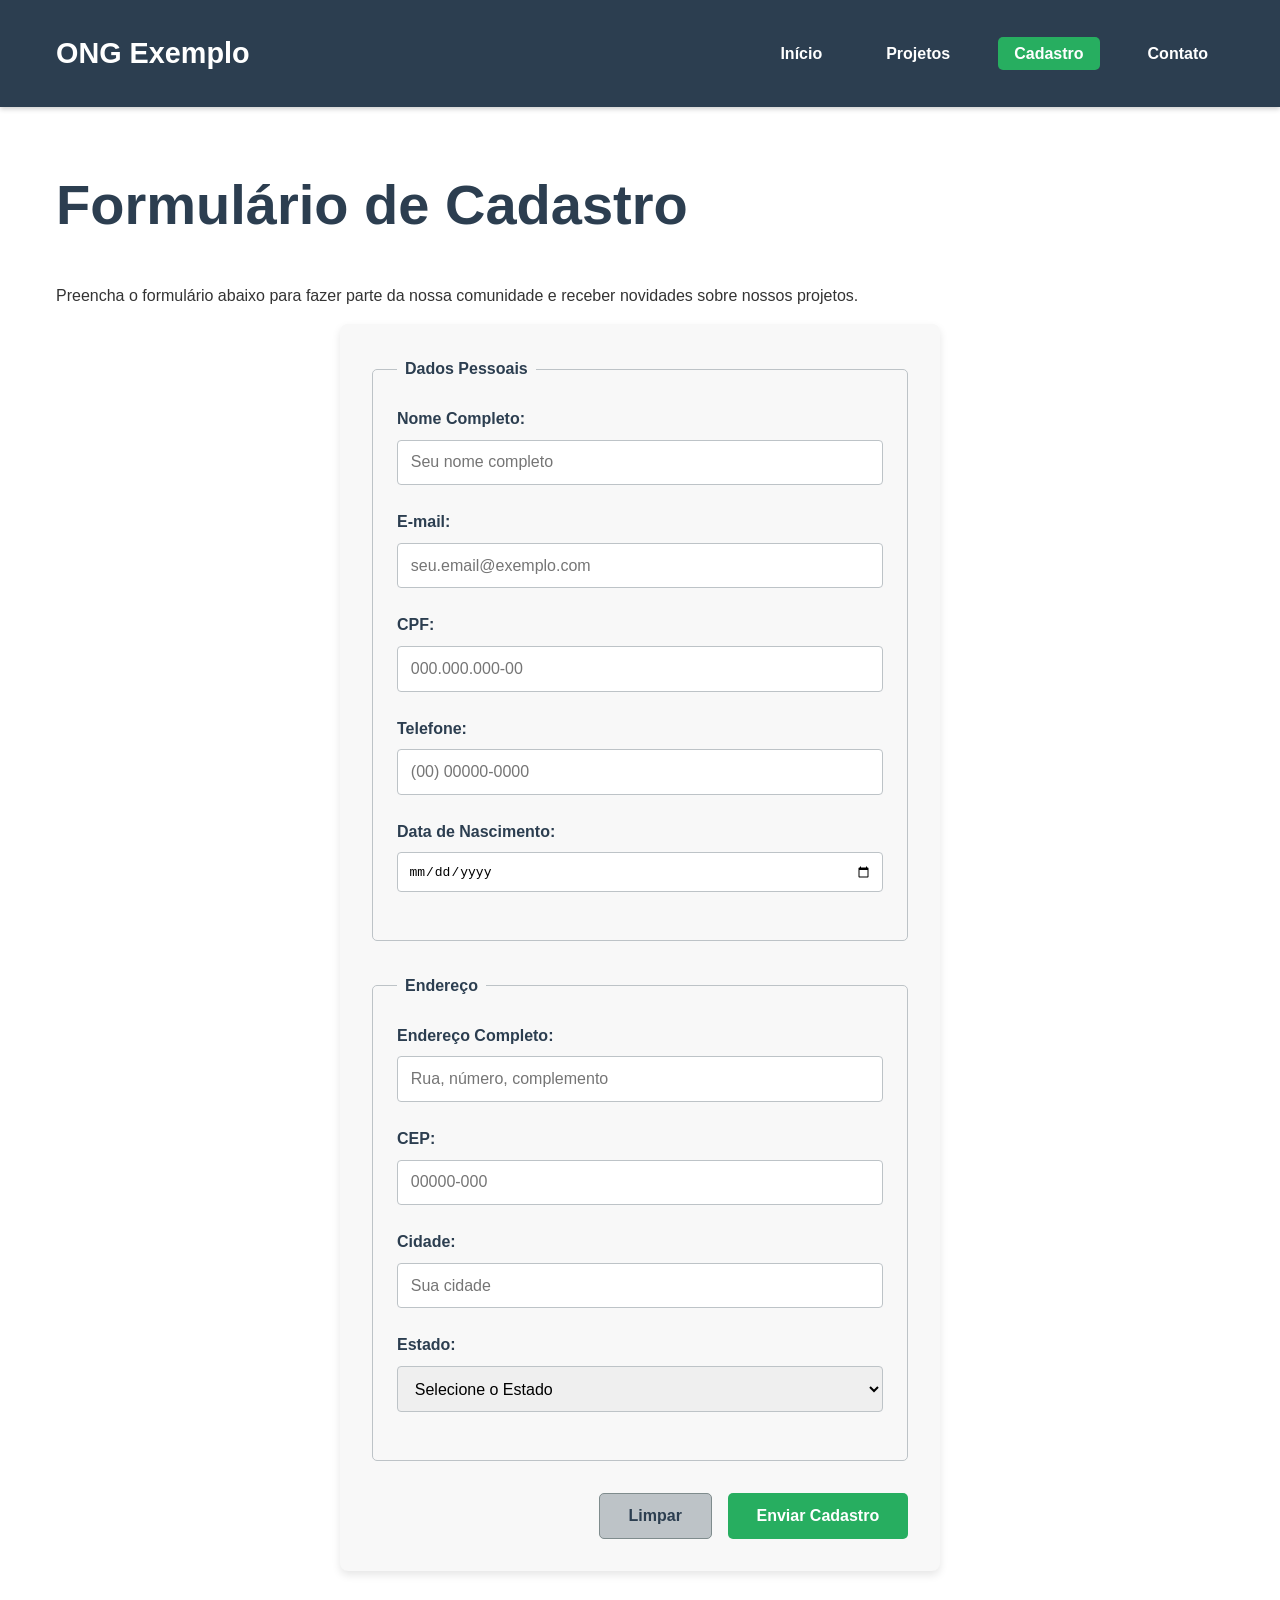
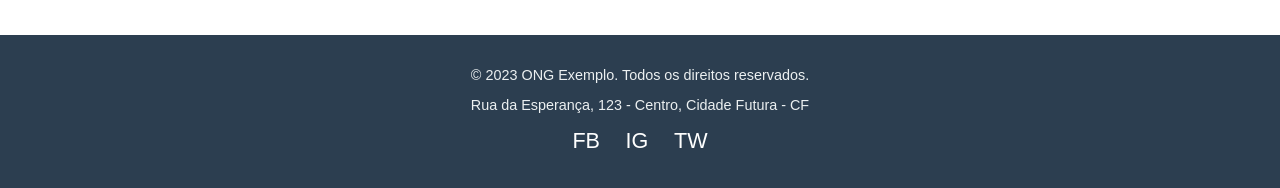
==== cadastro.html @ acfe9012 "Projeto" ====
<!DOCTYPE html>
<html lang="pt-BR">
  <head>
    <meta charset="UTF-8" />
    <meta name="viewport" content="width=device-width, initial-scale=1.0" />
    <meta
      name="description"
      content="Cadastre-se na ONG Exemplo para ser voluntário, fazer doações ou receber nossas notícias. Seus dados estão seguros conosco."
    />
    <meta
      name="keywords"
      content="cadastro, voluntário, doador, formulário, contato, ONG, organização"
    />
    <meta name="author" content="ONG Exemplo" />
    <title>Cadastro - ONG Exemplo</title>
    <link rel="stylesheet" href="style.css" />
  </head>
  <body>
    <header>
      <div class="container">
        <a href="index.html" class="logo">ONG Exemplo</a>
        <nav>
          <ul>
            <li><a href="index.html">Início</a></li>
            <li><a href="projetos.html">Projetos</a></li>
            <li><a href="cadastro.html" class="active">Cadastro</a></li>
            <li><a href="index.html#contact">Contato</a></li>
          </ul>
        </nav>
      </div>
    </header>

    <main>
      <section class="registration-form">
        <div class="container">
          <h1>Formulário de Cadastro</h1>
          <p>
            Preencha o formulário abaixo para fazer parte da nossa comunidade e
            receber novidades sobre nossos projetos.
          </p>

          <form action="#" method="POST">
            <fieldset>
              <legend>Dados Pessoais</legend>
              <div class="form-group">
                <label for="name">Nome Completo:</label>
                <input
                  type="text"
                  id="name"
                  name="name"
                  placeholder="Seu nome completo"
                  required
                  aria-label="Nome Completo"
                />
              </div>
              <div class="form-group">
                <label for="email">E-mail:</label>
                <input
                  type="email"
                  id="email"
                  name="email"
                  placeholder="seu.email@exemplo.com"
                  required
                  aria-label="E-mail"
                />
              </div>
              <div class="form-group">
                <label for="cpf">CPF:</label>
                <input
                  type="text"
                  id="cpf"
                  name="cpf"
                  placeholder="000.000.000-00"
                  pattern="\d{3}\.\d{3}\.\d{3}-\d{2}"
                  title="Formato: 000.000.000-00"
                  required
                  aria-label="CPF"
                />
              </div>
              <div class="form-group">
                <label for="phone">Telefone:</label>
                <input
                  type="tel"
                  id="phone"
                  name="phone"
                  placeholder="(00) 00000-0000"
                  pattern="\(\d{2}\) \d{4,5}-\d{4}"
                  title="Formato: (00) 00000-0000 ou (00) 0000-0000"
                  required
                  aria-label="Telefone"
                />
              </div>
              <div class="form-group">
                <label for="dob">Data de Nascimento:</label>
                <input
                  type="date"
                  id="dob"
                  name="dob"
                  required
                  aria-label="Data de Nascimento"
                />
              </div>
            </fieldset>

            <fieldset>
              <legend>Endereço</legend>
              <div class="form-group">
                <label for="address">Endereço Completo:</label>
                <input
                  type="text"
                  id="address"
                  name="address"
                  placeholder="Rua, número, complemento"
                  required
                  aria-label="Endereço Completo"
                />
              </div>
              <div class="form-group">
                <label for="cep">CEP:</label>
                <input
                  type="text"
                  id="cep"
                  name="cep"
                  placeholder="00000-000"
                  pattern="\d{5}-\d{3}"
                  title="Formato: 00000-000"
                  required
                  aria-label="CEP"
                />
              </div>
              <div class="form-group">
                <label for="city">Cidade:</label>
                <input
                  type="text"
                  id="city"
                  name="city"
                  placeholder="Sua cidade"
                  required
                  aria-label="Cidade"
                />
              </div>
              <div class="form-group">
                <label for="state">Estado:</label>
                <select id="state" name="state" required aria-label="Estado">
                  <option value="">Selecione o Estado</option>
                  <option value="AC">Acre</option>
                  <option value="AL">Alagoas</option>
                  <option value="AP">Amapá</option>
                  <option value="AM">Amazonas</option>
                  <option value="BA">Bahia</option>
                  <option value="CE">Ceará</option>
                  <option value="DF">Distrito Federal</option>
                  <option value="ES">Espírito Santo</option>
                  <option value="GO">Goiás</option>
                  <option value="MA">Maranhão</option>
                  <option value="MT">Mato Grosso</option>
                  <option value="MS">Mato Grosso do Sul</option>
                  <option value="MG">Minas Gerais</option>
                  <option value="PA">Pará</option>
                  <option value="PB">Paraíba</option>
                  <option value="PR">Paraná</option>
                  <option value="PE">Pernambuco</option>
                  <option value="PI">Piauí</option>
                  <option value="RJ">Rio de Janeiro</option>
                  <option value="RN">Rio Grande do Norte</option>
                  <option value="RS">Rio Grande do Sul</option>
                  <option value="RO">Rondônia</option>
                  <option value="RR">Roraima</option>
                  <option value="SC">Santa Catarina</option>
                  <option value="SP">São Paulo</option>
                  <option value="SE">Sergipe</option>
                  <option value="TO">Tocantins</option>
                </select>
              </div>
            </fieldset>

            <div class="form-actions">
              <button type="reset" class="btn">Limpar</button>
              <button type="submit" class="btn">Enviar Cadastro</button>
            </div>
          </form>
        </div>
      </section>
    </main>

    <footer>
      <div class="container">
        <p>&copy; 2023 ONG Exemplo. Todos os direitos reservados.</p>
        <p>Rua da Esperança, 123 - Centro, Cidade Futura - CF</p>
        <div class="social-links">
          <a href="#" aria-label="Facebook"
            ><span class="icon-facebook">FB</span></a
          >
          <a href="#" aria-label="Instagram"
            ><span class="icon-instagram">IG</span></a
          >
          <a href="#" aria-label="Twitter"
            ><span class="icon-twitter">TW</span></a
          >
        </div>
      </div>
    </footer>

    <script src="script.js"></script>
  </body>
</html>
---- style.css ----
/* style.css */

/* Variáveis de Cores */
:root {
  --primary-color: #2c3e50; /* Azul Escuro */
  --secondary-color: #27ae60; /* Verde Esmeralda */
  --text-color: #333;
  --light-bg: #f8f8f8;
  --dark-bg: #eee;
  --white: #ffffff;
  --gray-light: #ecf0f1;
  --gray-medium: #bdc3c7;
  --gray-dark: #7f8c8d;
}

/* Reset Básico */
* {
  margin: 0;
  padding: 0;
  box-sizing: border-box;
}

html {
  scroll-behavior: smooth;
}

body {
  font-family: "Arial", sans-serif;
  line-height: 1.6;
  color: var(--text-color);
  background-color: var(--light-bg);
}

/* Tipografia */
h1,
h2,
h3,
h4,
h5,
h6 {
  color: var(--primary-color);
  margin-bottom: 0.8em;
  line-height: 1.2;
}

h1 {
  font-size: 2.5em;
}
h2 {
  font-size: 2em;
}
h3 {
  font-size: 1.5em;
}

p {
  margin-bottom: 1em;
}

a {
  color: var(--secondary-color);
  text-decoration: none;
  transition: color 0.3s ease;
}

a:hover {
  color: var(--primary-color);
}

ul {
  list-style: none;
}

/* Layout Geral */
.container {
  max-width: 1200px;
  margin: 0 auto;
  padding: 0 1em;
}

section {
  padding: 4em 0;
}

/* Header */
header {
  background-color: var(--primary-color);
  color: var(--white);
  padding: 1em 0;
  position: sticky;
  top: 0;
  z-index: 1000;
  box-shadow: 0 2px 5px rgba(0, 0, 0, 0.2);
}

header .container {
  display: flex;
  justify-content: space-between;
  align-items: center;
  flex-wrap: wrap; /* Permite quebrar linha em mobile */
}

header .logo {
  font-size: 1.8em;
  font-weight: bold;
  color: var(--white);
  padding: 0.5em 0;
}

/* Navegação */
nav ul {
  display: flex;
  gap: 1.5em;
}

nav ul li a {
  color: var(--white);
  font-weight: bold;
  padding: 0.5em 1em;
  border-radius: 5px;
  transition: background-color 0.3s ease;
}

nav ul li a:hover,
nav ul li a.active {
  background-color: var(--secondary-color);
}

/* Botões */
.btn {
  display: inline-block;
  background-color: var(--secondary-color);
  color: var(--white);
  padding: 0.8em 1.5em;
  border-radius: 5px;
  font-weight: bold;
  text-align: center;
  border: none;
  cursor: pointer;
  transition: background-color 0.3s ease;
}

.btn:hover {
  background-color: #219653; /* Um tom mais escuro de verde */
}

.btn-primary {
  background-color: var(--primary-color);
}

.btn-primary:hover {
  background-color: #22303e;
}

/* Hero Section */
.hero {
  background: linear-gradient(rgba(44, 62, 80, 0.7), rgba(44, 62, 80, 0.7)),
    url("hero-banner.jpg") no-repeat center center/cover;
  color: var(--white);
  text-align: center;
  padding: 6em 0;
  min-height: 60vh;
  display: flex;
  align-items: center;
  justify-content: center;
}

.hero h1 {
  color: var(--white);
  font-size: 3em;
  margin-bottom: 0.5em;
}

.hero p {
  font-size: 1.2em;
  max-width: 800px;
  margin: 0 auto 1.5em;
}

/* Sobre a Organização */
.about-section {
  background-color: var(--white);
  padding: 4em 0;
  display: flex;
  flex-direction: column;
  align-items: center;
  text-align: center;
}

.about-section img {
  max-width: 100%;
  height: auto;
  margin-top: 2em;
  border-radius: 8px;
  box-shadow: 0 4px 8px rgba(0, 0, 0, 0.1);
}

/* Seções de Impacto e Equipe */
.impact-section,
.team-section {
  background-color: var(--light-bg);
  text-align: center;
}

.impact-grid {
  display: grid;
  grid-template-columns: repeat(auto-fit, minmax(200px, 1fr));
  gap: 2em;
  margin-top: 2em;
}

.impact-item {
  background-color: var(--white);
  padding: 2em;
  border-radius: 8px;
  box-shadow: 0 4px 8px rgba(0, 0, 0, 0.1);
  text-align: center;
}

.impact-item h3 {
  color: var(--secondary-color);
  font-size: 2.5em;
  margin-bottom: 0.2em;
}

.impact-item p {
  color: var(--gray-dark);
  font-size: 1.1em;
}

.team-grid {
  display: grid;
  grid-template-columns: repeat(auto-fit, minmax(250px, 1fr));
  gap: 2em;
  margin-top: 2em;
}

.team-member {
  background-color: var(--white);
  padding: 1.5em;
  border-radius: 8px;
  box-shadow: 0 4px 8px rgba(0, 0, 0, 0.1);
  text-align: center;
}

.team-member img {
  width: 120px;
  height: 120px;
  border-radius: 50%;
  object-fit: cover;
  margin-bottom: 1em;
  border: 3px solid var(--secondary-color);
}

.team-member h3 {
  margin-bottom: 0.5em;
  color: var(--primary-color);
}

.team-member p {
  color: var(--gray-dark);
  font-size: 0.9em;
}

/* Seção de Contato */
.contact-section {
  background-color: var(--dark-bg);
  text-align: center;
}

.contact-info p {
  margin-bottom: 0.5em;
}

.contact-info a {
  color: var(--primary-color);
}

.contact-map {
  margin-top: 2em;
  width: 100%;
  border-radius: 8px;
  overflow: hidden;
  box-shadow: 0 4px 8px rgba(0, 0, 0, 0.1);
}

.contact-map img {
  width: 100%;
  height: auto;
  display: block;
  border-radius: 8px;
}

/* Projetos - cards */
.project-grid {
  display: grid;
  grid-template-columns: repeat(auto-fit, minmax(280px, 1fr));
  gap: 2em;
  margin-top: 2em;
}

.project-card {
  background-color: var(--white);
  border-radius: 8px;
  box-shadow: 0 4px 8px rgba(0, 0, 0, 0.1);
  overflow: hidden;
  display: flex;
  flex-direction: column;
}

.project-card img {
  width: 100%;
  height: 200px;
  object-fit: cover;
}

.project-card-content {
  padding: 1.5em;
  flex-grow: 1;
  display: flex;
  flex-direction: column;
  justify-content: space-between;
}

.project-card h3 {
  font-size: 1.3em;
  margin-bottom: 0.5em;
}

.project-card .category {
  display: inline-block;
  background-color: var(--gray-light);
  color: var(--gray-dark);
  font-size: 0.8em;
  padding: 0.3em 0.7em;
  border-radius: 4px;
  margin-bottom: 0.8em;
}

.project-card p {
  font-size: 0.95em;
  line-height: 1.5;
  margin-bottom: 1em;
}

/* Como Ser Voluntário / Doar */
.volunteer-section,
.donate-section {
  background-color: var(--white);
  text-align: center;
}

.volunteer-section ol,
.donate-section ul {
  text-align: left;
  max-width: 600px;
  margin: 2em auto;
  padding-left: 2em;
}

.volunteer-section ol li,
.donate-section ul li {
  margin-bottom: 1em;
  font-size: 1.1em;
  list-style: decimal;
}

.donate-section ul li {
  list-style: disc;
}

.volunteer-section img,
.donate-section img {
  max-width: 100%;
  height: auto;
  margin-top: 2em;
  border-radius: 8px;
  box-shadow: 0 4px 8px rgba(0, 0, 0, 0.1);
}

/* Formulário de Cadastro */
.registration-form {
  background-color: var(--white);
  padding: 4em 0;
}

.registration-form form {
  max-width: 600px;
  margin: 0 auto;
  padding: 2em;
  background-color: var(--light-bg);
  border-radius: 8px;
  box-shadow: 0 4px 8px rgba(0, 0, 0, 0.1);
}

.registration-form fieldset {
  border: 1px solid var(--gray-medium);
  border-radius: 5px;
  padding: 1.5em;
  margin-bottom: 2em;
}

.registration-form legend {
  font-weight: bold;
  color: var(--primary-color);
  padding: 0 0.5em;
}

.form-group {
  margin-bottom: 1.5em;
}

.form-group label {
  display: block;
  margin-bottom: 0.5em;
  font-weight: bold;
  color: var(--primary-color);
}

.form-group input[type="text"],
.form-group input[type="email"],
.form-group input[type="tel"],
.form-group input[type="date"],
.form-group select {
  width: 100%;
  padding: 0.8em;
  border: 1px solid var(--gray-medium);
  border-radius: 4px;
  font-size: 1em;
  transition: border-color 0.3s ease;
}

.form-group input:focus,
.form-group select:focus {
  border-color: var(--secondary-color);
  outline: none;
  box-shadow: 0 0 0 2px rgba(39, 174, 96, 0.2);
}

.form-actions {
  display: flex;
  justify-content: flex-end;
  gap: 1em;
  margin-top: 2em;
}

.form-actions button[type="submit"],
.form-actions button[type="reset"] {
  padding: 0.8em 1.8em;
  font-size: 1em;
  border-radius: 5px;
  cursor: pointer;
  font-weight: bold;
  transition: background-color 0.3s ease, color 0.3s ease;
}

.form-actions button[type="submit"] {
  background-color: var(--secondary-color);
  color: var(--white);
  border: none;
}

.form-actions button[type="submit"]:hover {
  background-color: #219653;
}

.form-actions button[type="reset"] {
  background-color: var(--gray-medium);
  color: var(--primary-color);
  border: 1px solid var(--gray-dark);
}

.form-actions button[type="reset"]:hover {
  background-color: var(--gray-dark);
  color: var(--white);
}

/* Footer */
footer {
  background-color: var(--primary-color);
  color: var(--gray-light);
  padding: 2em 0;
  text-align: center;
  font-size: 0.9em;
}

footer p {
  margin-bottom: 0.5em;
}

footer .social-links a {
  color: var(--white);
  font-size: 1.5em;
  margin: 0 0.5em;
}

footer .social-links a:hover {
  color: var(--secondary-color);
}

/* Responsividade - Media Queries */

/* Tablet (min-width: 768px) */
@media (min-width: 768px) {
  h1 {
    font-size: 3em;
  }
  h2 {
    font-size: 2.5em;
  }

  header .container {
    flex-wrap: nowrap;
  }

  nav ul {
    gap: 2em;
  }

  .hero {
    padding: 8em 0;
    min-height: 70vh;
  }

  .hero h1 {
    font-size: 3.5em;
  }

  .about-section {
    flex-direction: row;
    text-align: left;
    align-items: flex-start;
    gap: 3em;
  }

  .about-section .text-content {
    flex: 1;
  }

  .about-section img {
    flex: 1;
    max-width: 45%;
  }

  .contact-info {
    display: flex;
    justify-content: center;
    gap: 3em;
  }

  .contact-map {
    height: auto;
  }

  .volunteer-section .content,
  .donate-section .content {
    display: flex;
    gap: 3em;
    text-align: left;
    align-items: center;
  }

  .volunteer-section .content > div,
  .donate-section .content > div {
    flex: 1;
  }

  .volunteer-section img,
  .donate-section img {
    max-width: 45%;
    margin-top: 0;
  }

  .volunteer-section .content.reversed {
    flex-direction: row-reverse;
  }
}

/* Desktop (min-width: 1024px) */
@media (min-width: 1024px) {
  h1 {
    font-size: 3.5em;
  }
  h2 {
    font-size: 3em;
  }

  .hero {
    padding: 10em 0;
    min-height: 80vh;
  }

  .hero h1 {
    font-size: 4em;
  }

  .impact-grid {
    grid-template-columns: repeat(4, 1fr);
  }

  .team-grid {
    grid-template-columns: repeat(4, 1fr);
  }

  .project-grid {
    grid-template-columns: repeat(3, 1fr);
  }
}
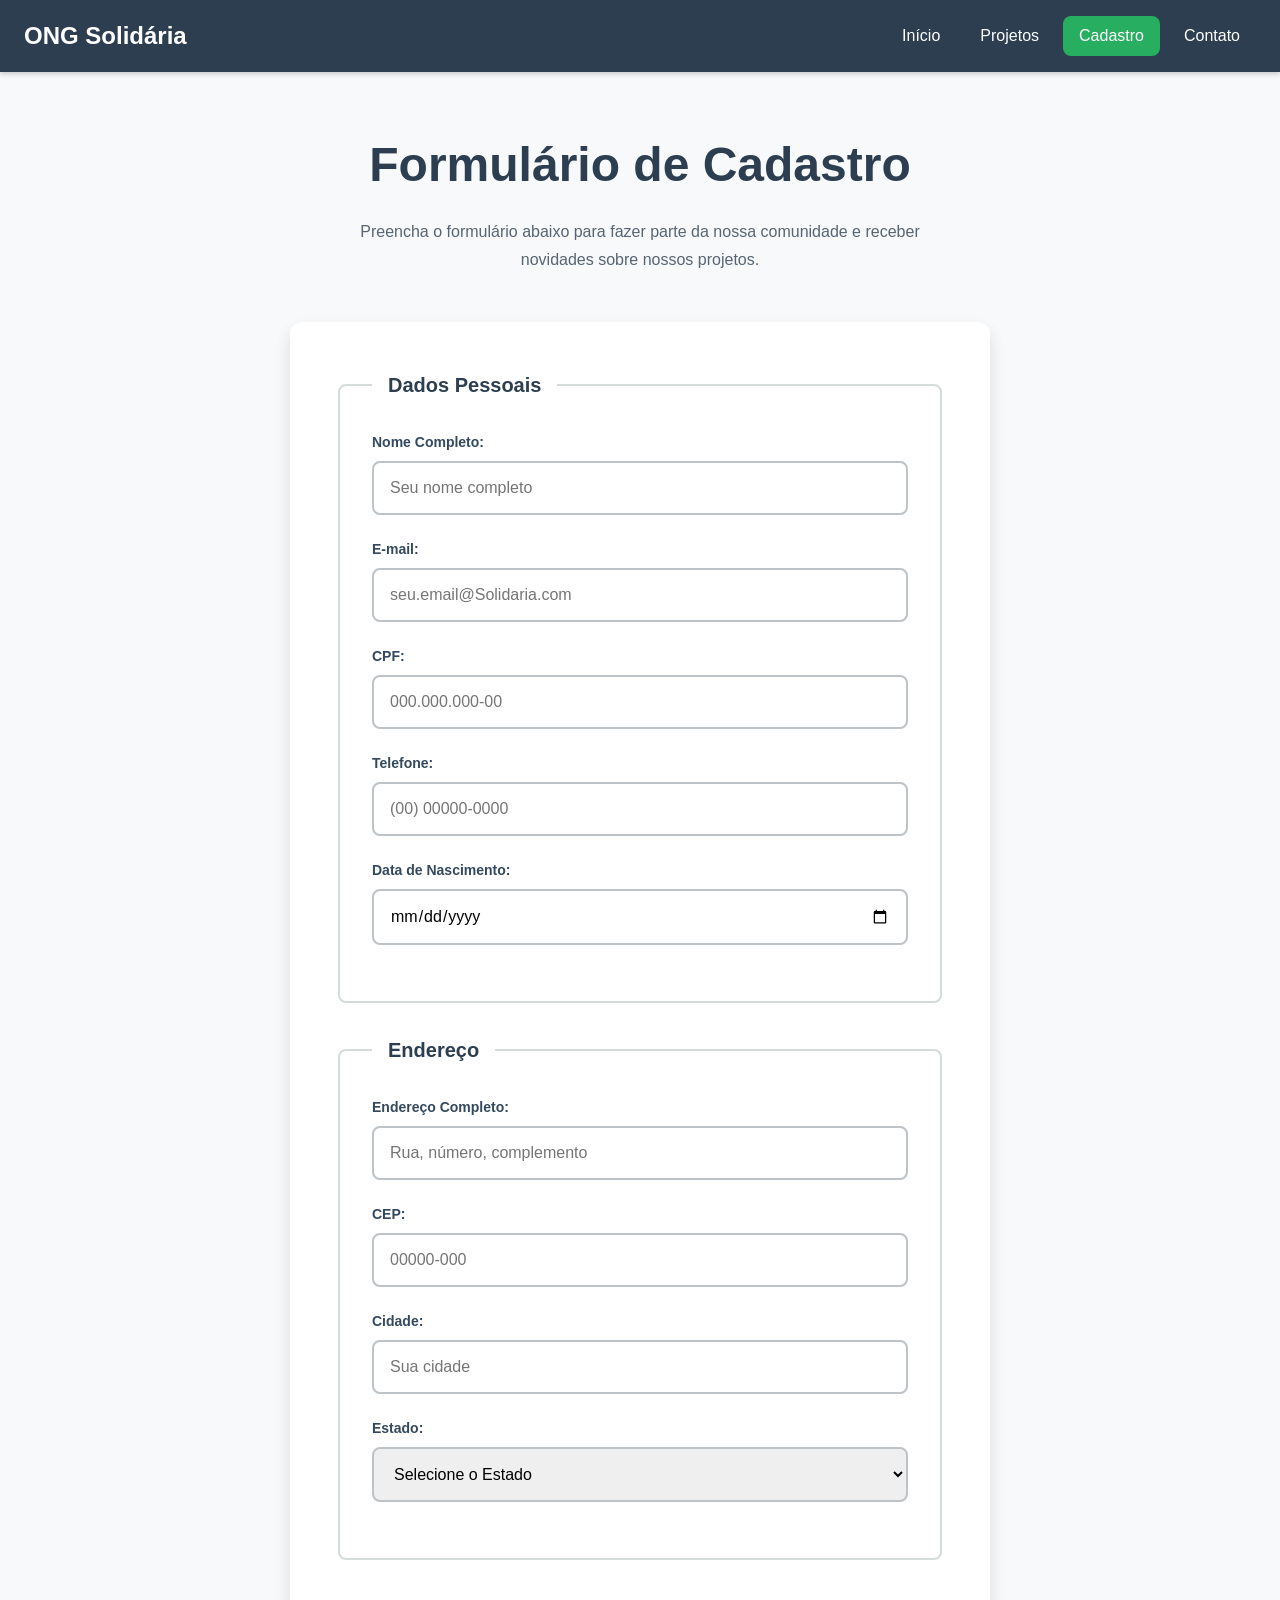
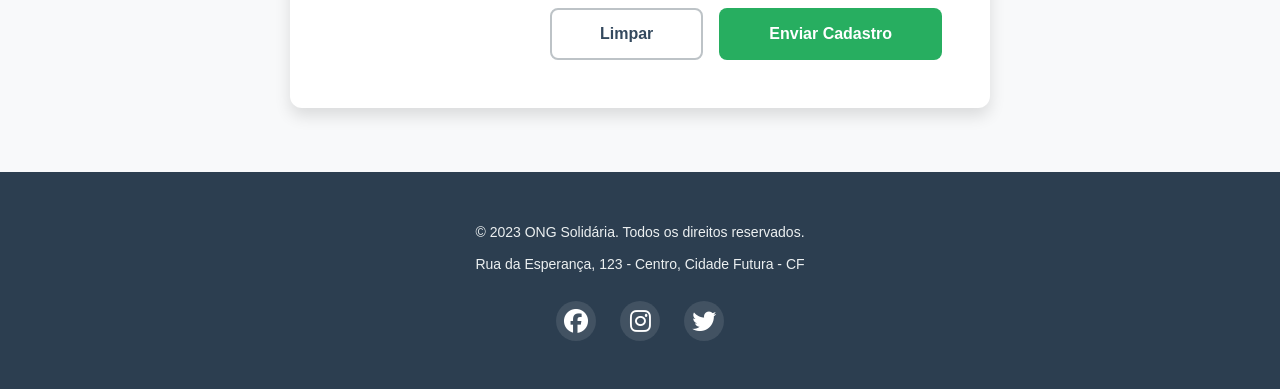
==== commit 6f809125: "Entrega 2" ====
--- a/cadastro.html
+++ b/cadastro.html
@@ -5,30 +5,73 @@
     <meta name="viewport" content="width=device-width, initial-scale=1.0" />
     <meta
       name="description"
-      content="Cadastre-se na ONG Exemplo para ser voluntário, fazer doações ou receber nossas notícias. Seus dados estão seguros conosco."
+      content="Cadastre-se na ONG Solidária para ser voluntário, fazer doações ou receber nossas notícias. Seus dados estão seguros conosco."
     />
     <meta
       name="keywords"
       content="cadastro, voluntário, doador, formulário, contato, ONG, organização"
     />
-    <meta name="author" content="ONG Exemplo" />
-    <title>Cadastro - ONG Exemplo</title>
+    <meta name="author" content="ONG Solidária" />
+    <title>Cadastro - ONG Solidária</title>
     <link rel="stylesheet" href="style.css" />
+    <link
+      rel="stylesheet"
+      href="https://cdnjs.cloudflare.com/ajax/libs/font-awesome/6.4.0/css/all.min.css"
+    />
   </head>
   <body>
+    <!-- Toast Container -->
+    <div class="toast-container" id="toastContainer"></div>
+
+    <!-- Overlay para menu mobile -->
+    <div class="overlay" id="overlay"></div>
+
     <header>
       <div class="container">
-        <a href="index.html" class="logo">ONG Exemplo</a>
-        <nav>
+        <a href="index.html" class="logo">ONG Solidária</a>
+
+        <!-- Menu Desktop -->
+        <nav id="mainNav">
           <ul>
             <li><a href="index.html">Início</a></li>
-            <li><a href="projetos.html">Projetos</a></li>
+            <li>
+              <a href="projetos.html">Projetos</a>
+              <ul class="dropdown">
+                <li><a href="projetos.html#educacao">Educação</a></li>
+                <li><a href="projetos.html#saude">Saúde</a></li>
+                <li><a href="projetos.html#meio-ambiente">Meio Ambiente</a></li>
+                <li>
+                  <a href="projetos.html#assistencia">Assistência Social</a>
+                </li>
+              </ul>
+            </li>
             <li><a href="cadastro.html" class="active">Cadastro</a></li>
             <li><a href="index.html#contact">Contato</a></li>
           </ul>
         </nav>
+
+        <!-- Botão Menu Hambúrguer -->
+        <button class="menu-toggle" id="menuToggle" aria-label="Menu">
+          <span></span>
+          <span></span>
+          <span></span>
+        </button>
       </div>
     </header>
+
+    <!-- Menu Mobile -->
+    <div class="mobile-menu" id="mobileMenu">
+      <ul>
+        <li><a href="index.html">Início</a></li>
+        <li><a href="projetos.html">Projetos</a></li>
+        <li><a href="projetos.html#educacao">→ Educação</a></li>
+        <li><a href="projetos.html#saude">→ Saúde</a></li>
+        <li><a href="projetos.html#meio-ambiente">→ Meio Ambiente</a></li>
+        <li><a href="projetos.html#assistencia">→ Assistência Social</a></li>
+        <li><a href="cadastro.html" class="active">Cadastro</a></li>
+        <li><a href="index.html#contact">Contato</a></li>
+      </ul>
+    </div>
 
     <main>
       <section class="registration-form">
@@ -39,7 +82,19 @@
             receber novidades sobre nossos projetos.
           </p>
 
-          <form action="#" method="POST">
+          <!-- Alert de exemplo -->
+          <div class="alert alert-info" style="display: none" id="infoAlert">
+            <span class="alert-icon">ℹ️</span>
+            <div class="alert-content">
+              <div class="alert-title">Informação</div>
+              <p>Todos os campos marcados são obrigatórios.</p>
+            </div>
+            <button class="alert-close" onclick="closeAlert('infoAlert')">
+              &times;
+            </button>
+          </div>
+
+          <form action="#" method="POST" id="registrationForm">
             <fieldset>
               <legend>Dados Pessoais</legend>
               <div class="form-group">
@@ -52,6 +107,9 @@
                   required
                   aria-label="Nome Completo"
                 />
+                <span class="error-message"
+                  >Por favor, preencha seu nome completo.</span
+                >
               </div>
               <div class="form-group">
                 <label for="email">E-mail:</label>
@@ -59,10 +117,13 @@
                   type="email"
                   id="email"
                   name="email"
-                  placeholder="seu.email@exemplo.com"
+                  placeholder="seu.email@Solidaria.com"
                   required
                   aria-label="E-mail"
                 />
+                <span class="error-message"
+                  >Por favor, insira um e-mail válido.</span
+                >
               </div>
               <div class="form-group">
                 <label for="cpf">CPF:</label>
@@ -76,6 +137,9 @@
                   required
                   aria-label="CPF"
                 />
+                <span class="error-message"
+                  >CPF inválido. Use o formato: 000.000.000-00</span
+                >
               </div>
               <div class="form-group">
                 <label for="phone">Telefone:</label>
@@ -89,6 +153,9 @@
                   required
                   aria-label="Telefone"
                 />
+                <span class="error-message"
+                  >Telefone inválido. Use o formato: (00) 00000-0000</span
+                >
               </div>
               <div class="form-group">
                 <label for="dob">Data de Nascimento:</label>
@@ -99,6 +166,9 @@
                   required
                   aria-label="Data de Nascimento"
                 />
+                <span class="error-message"
+                  >Por favor, selecione sua data de nascimento.</span
+                >
               </div>
             </fieldset>
 
@@ -114,6 +184,9 @@
                   required
                   aria-label="Endereço Completo"
                 />
+                <span class="error-message"
+                  >Por favor, preencha seu endereço.</span
+                >
               </div>
               <div class="form-group">
                 <label for="cep">CEP:</label>
@@ -127,6 +200,9 @@
                   required
                   aria-label="CEP"
                 />
+                <span class="error-message"
+                  >CEP inválido. Use o formato: 00000-000</span
+                >
               </div>
               <div class="form-group">
                 <label for="city">Cidade:</label>
@@ -138,6 +214,9 @@
                   required
                   aria-label="Cidade"
                 />
+                <span class="error-message"
+                  >Por favor, preencha sua cidade.</span
+                >
               </div>
               <div class="form-group">
                 <label for="state">Estado:</label>
@@ -171,6 +250,9 @@
                   <option value="SE">Sergipe</option>
                   <option value="TO">Tocantins</option>
                 </select>
+                <span class="error-message"
+                  >Por favor, selecione um estado.</span
+                >
               </div>
             </fieldset>
 
@@ -185,18 +267,18 @@
 
     <footer>
       <div class="container">
-        <p>&copy; 2023 ONG Exemplo. Todos os direitos reservados.</p>
+        <p>&copy; 2023 ONG Solidária. Todos os direitos reservados.</p>
         <p>Rua da Esperança, 123 - Centro, Cidade Futura - CF</p>
         <div class="social-links">
-          <a href="#" aria-label="Facebook"
-            ><span class="icon-facebook">FB</span></a
-          >
-          <a href="#" aria-label="Instagram"
-            ><span class="icon-instagram">IG</span></a
-          >
-          <a href="#" aria-label="Twitter"
-            ><span class="icon-twitter">TW</span></a
-          >
+          <a href="https://facebook.com/sua-ong" aria-label="Facebook">
+            <i class="fab fa-facebook"></i>
+          </a>
+          <a href="https://instagram.com/sua-ong" aria-label="Instagram">
+            <i class="fab fa-instagram"></i>
+          </a>
+          <a href="https://twitter.com/sua-ong" aria-label="Twitter">
+            <i class="fab fa-twitter"></i>
+          </a>
         </div>
       </div>
     </footer>
--- a/style.css
+++ b/style.css
@@ -1,20 +1,102 @@
-/* style.css */
-
-/* Variáveis de Cores */
+/* ========================================
+   SISTEMA DE DESIGN - VARIÁVEIS CSS
+   ======================================== */
+
 :root {
-  --primary-color: #2c3e50; /* Azul Escuro */
-  --secondary-color: #27ae60; /* Verde Esmeralda */
-  --text-color: #333;
-  --light-bg: #f8f8f8;
-  --dark-bg: #eee;
-  --white: #ffffff;
-  --gray-light: #ecf0f1;
-  --gray-medium: #bdc3c7;
-  --gray-dark: #7f8c8d;
-}
-
-/* Reset Básico */
-* {
+  /* Paleta de Cores Primárias */
+  --color-primary-dark: #1a252f;
+  --color-primary: #2c3e50;
+  --color-primary-light: #34495e;
+
+  /* Paleta de Cores Secundárias */
+  --color-secondary-dark: #1e8449;
+  --color-secondary: #27ae60;
+  --color-secondary-light: #52be80;
+
+  /* Cores Neutras */
+  --color-white: #ffffff;
+  --color-gray-50: #f8f9fa;
+  --color-gray-100: #ecf0f1;
+  --color-gray-200: #d5dbdb;
+  --color-gray-300: #bdc3c7;
+  --color-gray-400: #95a5a6;
+  --color-gray-500: #7f8c8d;
+  --color-gray-600: #566573;
+  --color-gray-700: #34495e;
+  --color-gray-800: #2c3e50;
+  --color-gray-900: #1c2833;
+
+  /* Cores de Feedback */
+  --color-success: #27ae60;
+  --color-warning: #f39c12;
+  --color-error: #e74c3c;
+  --color-info: #3498db;
+
+  /* Sistema de Espaçamento Modular */
+  --space-xs: 8px;
+  --space-sm: 16px;
+  --space-md: 24px;
+  --space-lg: 32px;
+  --space-xl: 48px;
+  --space-2xl: 64px;
+  --space-3xl: 96px;
+
+  /* Tipografia Hierárquica */
+  --font-size-xs: 0.75rem; /* 12px */
+  --font-size-sm: 0.875rem; /* 14px */
+  --font-size-base: 1rem; /* 16px */
+  --font-size-md: 1.125rem; /* 18px */
+  --font-size-lg: 1.25rem; /* 20px */
+  --font-size-xl: 1.5rem; /* 24px */
+  --font-size-2xl: 2rem; /* 32px */
+  --font-size-3xl: 2.5rem; /* 40px */
+  --font-size-4xl: 3rem; /* 48px */
+
+  /* Pesos de Fonte */
+  --font-weight-light: 300;
+  --font-weight-normal: 400;
+  --font-weight-medium: 500;
+  --font-weight-semibold: 600;
+  --font-weight-bold: 700;
+
+  /* Alturas de Linha */
+  --line-height-tight: 1.2;
+  --line-height-normal: 1.5;
+  --line-height-relaxed: 1.75;
+
+  /* Bordas e Raios */
+  --radius-sm: 4px;
+  --radius-md: 8px;
+  --radius-lg: 12px;
+  --radius-xl: 16px;
+  --radius-full: 9999px;
+
+  /* Sombras */
+  --shadow-sm: 0 1px 3px rgba(0, 0, 0, 0.08);
+  --shadow-md: 0 4px 8px rgba(0, 0, 0, 0.1);
+  --shadow-lg: 0 8px 16px rgba(0, 0, 0, 0.12);
+  --shadow-xl: 0 12px 24px rgba(0, 0, 0, 0.15);
+
+  /* Transições */
+  --transition-fast: 150ms ease-in-out;
+  --transition-base: 250ms ease-in-out;
+  --transition-slow: 350ms ease-in-out;
+
+  /* Breakpoints (para referência em JS) */
+  --breakpoint-xs: 480px;
+  --breakpoint-sm: 640px;
+  --breakpoint-md: 768px;
+  --breakpoint-lg: 1024px;
+  --breakpoint-xl: 1280px;
+}
+
+/* ========================================
+   RESET E CONFIGURAÇÕES GLOBAIS
+   ======================================== */
+
+*,
+*::before,
+*::after {
   margin: 0;
   padding: 0;
   box-sizing: border-box;
@@ -22,346 +104,1076 @@
 
 html {
   scroll-behavior: smooth;
+  font-size: 16px;
 }
 
 body {
-  font-family: "Arial", sans-serif;
-  line-height: 1.6;
-  color: var(--text-color);
-  background-color: var(--light-bg);
-}
-
-/* Tipografia */
+  font-family: -apple-system, BlinkMacSystemFont, "Segoe UI", Roboto,
+    "Helvetica Neue", Arial, sans-serif;
+  line-height: var(--line-height-normal);
+  color: var(--color-gray-800);
+  background-color: var(--color-gray-50);
+  overflow-x: hidden;
+}
+
+img {
+  max-width: 100%;
+  height: auto;
+  display: block;
+}
+
+a {
+  color: var(--color-secondary);
+  text-decoration: none;
+  transition: color var(--transition-base);
+}
+
+a:hover {
+  color: var(--color-secondary-dark);
+}
+
+ul {
+  list-style: none;
+}
+
+button {
+  font-family: inherit;
+  cursor: pointer;
+}
+
+/* ========================================
+   SISTEMA DE GRID CUSTOMIZADO (12 COLUNAS)
+   ======================================== */
+
+.grid-container {
+  display: grid;
+  grid-template-columns: repeat(12, 1fr);
+  gap: var(--space-md);
+  width: 100%;
+}
+
+.col-1 {
+  grid-column: span 1;
+}
+.col-2 {
+  grid-column: span 2;
+}
+.col-3 {
+  grid-column: span 3;
+}
+.col-4 {
+  grid-column: span 4;
+}
+.col-5 {
+  grid-column: span 5;
+}
+.col-6 {
+  grid-column: span 6;
+}
+.col-7 {
+  grid-column: span 7;
+}
+.col-8 {
+  grid-column: span 8;
+}
+.col-9 {
+  grid-column: span 9;
+}
+.col-10 {
+  grid-column: span 10;
+}
+.col-11 {
+  grid-column: span 11;
+}
+.col-12 {
+  grid-column: span 12;
+}
+
+/* ========================================
+   TIPOGRAFIA
+   ======================================== */
+
 h1,
 h2,
 h3,
 h4,
 h5,
 h6 {
-  color: var(--primary-color);
-  margin-bottom: 0.8em;
-  line-height: 1.2;
+  color: var(--color-primary);
+  line-height: var(--line-height-tight);
+  font-weight: var(--font-weight-bold);
+  margin-bottom: var(--space-md);
 }
 
 h1 {
-  font-size: 2.5em;
+  font-size: var(--font-size-4xl);
 }
 h2 {
-  font-size: 2em;
+  font-size: var(--font-size-3xl);
 }
 h3 {
-  font-size: 1.5em;
+  font-size: var(--font-size-2xl);
+}
+h4 {
+  font-size: var(--font-size-xl);
+}
+h5 {
+  font-size: var(--font-size-lg);
+}
+h6 {
+  font-size: var(--font-size-md);
 }
 
 p {
-  margin-bottom: 1em;
-}
-
-a {
-  color: var(--secondary-color);
-  text-decoration: none;
-  transition: color 0.3s ease;
-}
-
-a:hover {
-  color: var(--primary-color);
-}
-
-ul {
-  list-style: none;
-}
-
-/* Layout Geral */
+  margin-bottom: var(--space-sm);
+  line-height: var(--line-height-relaxed);
+}
+
+.text-xs {
+  font-size: var(--font-size-xs);
+}
+.text-sm {
+  font-size: var(--font-size-sm);
+}
+.text-base {
+  font-size: var(--font-size-base);
+}
+.text-lg {
+  font-size: var(--font-size-lg);
+}
+.text-xl {
+  font-size: var(--font-size-xl);
+}
+
+/* ========================================
+   CONTAINER E LAYOUT
+   ======================================== */
+
 .container {
   max-width: 1200px;
   margin: 0 auto;
-  padding: 0 1em;
+  padding: 0 var(--space-sm);
 }
 
 section {
-  padding: 4em 0;
-}
-
-/* Header */
+  padding: var(--space-2xl) 0;
+}
+
+/* ========================================
+   HEADER E NAVEGAÇÃO
+   ======================================== */
+
 header {
-  background-color: var(--primary-color);
-  color: var(--white);
-  padding: 1em 0;
+  background-color: var(--color-primary);
+  color: var(--color-white);
+  padding: var(--space-sm) 0;
   position: sticky;
   top: 0;
   z-index: 1000;
-  box-shadow: 0 2px 5px rgba(0, 0, 0, 0.2);
+  box-shadow: var(--shadow-md);
 }
 
 header .container {
   display: flex;
   justify-content: space-between;
   align-items: center;
-  flex-wrap: wrap; /* Permite quebrar linha em mobile */
-}
-
-header .logo {
-  font-size: 1.8em;
-  font-weight: bold;
-  color: var(--white);
-  padding: 0.5em 0;
-}
-
-/* Navegação */
+}
+
+.logo {
+  font-size: var(--font-size-xl);
+  font-weight: var(--font-weight-bold);
+  color: var(--color-white);
+  transition: transform var(--transition-base);
+}
+
+.logo:hover {
+  transform: scale(1.05);
+  color: var(--color-white);
+}
+
+/* Navegação Desktop */
+nav {
+  display: none;
+}
+
 nav ul {
   display: flex;
-  gap: 1.5em;
+  gap: var(--space-xs);
+  align-items: center;
+}
+
+nav ul li {
+  position: relative;
 }
 
 nav ul li a {
-  color: var(--white);
-  font-weight: bold;
-  padding: 0.5em 1em;
-  border-radius: 5px;
-  transition: background-color 0.3s ease;
+  color: var(--color-white);
+  font-weight: var(--font-weight-medium);
+  padding: var(--space-xs) var(--space-sm);
+  border-radius: var(--radius-md);
+  transition: background-color var(--transition-base);
+  display: block;
 }
 
 nav ul li a:hover,
 nav ul li a.active {
-  background-color: var(--secondary-color);
-}
-
-/* Botões */
+  background-color: var(--color-secondary);
+  color: var(--color-white);
+}
+
+/* Submenu Dropdown */
+nav ul li .dropdown {
+  position: absolute;
+  top: 100%;
+  left: 0;
+  background-color: var(--color-white);
+  min-width: 200px;
+  box-shadow: var(--shadow-lg);
+  border-radius: var(--radius-md);
+  opacity: 0;
+  visibility: hidden;
+  transform: translateY(-10px);
+  transition: all var(--transition-base);
+  margin-top: var(--space-xs);
+}
+
+nav ul li:hover .dropdown {
+  opacity: 1;
+  visibility: visible;
+  transform: translateY(0);
+}
+
+nav ul li .dropdown li {
+  border-bottom: 1px solid var(--color-gray-100);
+}
+
+nav ul li .dropdown li:last-child {
+  border-bottom: none;
+}
+
+nav ul li .dropdown a {
+  color: var(--color-gray-700);
+  padding: var(--space-sm);
+  border-radius: 0;
+}
+
+nav ul li .dropdown a:hover {
+  background-color: var(--color-gray-50);
+  color: var(--color-secondary);
+}
+
+/* Menu Hambúrguer Mobile */
+.menu-toggle {
+  display: flex;
+  flex-direction: column;
+  gap: 5px;
+  background: none;
+  border: none;
+  cursor: pointer;
+  padding: var(--space-xs);
+  z-index: 1001;
+}
+
+.menu-toggle span {
+  width: 25px;
+  height: 3px;
+  background-color: var(--color-white);
+  border-radius: var(--radius-sm);
+  transition: all var(--transition-base);
+}
+
+.menu-toggle.active span:nth-child(1) {
+  transform: rotate(45deg) translate(7px, 7px);
+}
+
+.menu-toggle.active span:nth-child(2) {
+  opacity: 0;
+}
+
+.menu-toggle.active span:nth-child(3) {
+  transform: rotate(-45deg) translate(7px, -7px);
+}
+
+/* Menu Mobile */
+.mobile-menu {
+  position: fixed;
+  top: 0;
+  right: -100%;
+  width: 280px;
+  height: 100vh;
+  background-color: var(--color-primary-light);
+  padding: var(--space-2xl) var(--space-md);
+  box-shadow: var(--shadow-xl);
+  transition: right var(--transition-slow);
+  z-index: 999;
+  overflow-y: auto;
+}
+
+.mobile-menu.active {
+  right: 0;
+}
+
+.mobile-menu ul {
+  display: flex;
+  flex-direction: column;
+  gap: var(--space-sm);
+}
+
+.mobile-menu ul li a {
+  color: var(--color-white);
+  padding: var(--space-sm);
+  display: block;
+  border-radius: var(--radius-md);
+  font-weight: var(--font-weight-medium);
+  transition: background-color var(--transition-base);
+}
+
+.mobile-menu ul li a:hover,
+.mobile-menu ul li a.active {
+  background-color: var(--color-secondary);
+}
+
+/* Overlay para menu mobile */
+.overlay {
+  position: fixed;
+  top: 0;
+  left: 0;
+  width: 100%;
+  height: 100%;
+  background-color: rgba(0, 0, 0, 0.5);
+  opacity: 0;
+  visibility: hidden;
+  transition: all var(--transition-base);
+  z-index: 998;
+}
+
+.overlay.active {
+  opacity: 1;
+  visibility: visible;
+}
+
+/* ========================================
+   SISTEMA DE BOTÕES
+   ======================================== */
+
 .btn {
   display: inline-block;
-  background-color: var(--secondary-color);
-  color: var(--white);
-  padding: 0.8em 1.5em;
-  border-radius: 5px;
-  font-weight: bold;
+  background-color: var(--color-secondary);
+  color: var(--color-white);
+  padding: var(--space-sm) var(--space-lg);
+  border-radius: var(--radius-md);
+  font-weight: var(--font-weight-semibold);
   text-align: center;
+  border: 2px solid transparent;
+  cursor: pointer;
+  transition: all var(--transition-base);
+  font-size: var(--font-size-base);
+  line-height: 1;
+}
+
+.btn:hover {
+  background-color: var(--color-secondary-dark);
+  transform: translateY(-2px);
+  box-shadow: var(--shadow-md);
+  color: var(--color-white);
+}
+
+.btn:active {
+  transform: translateY(0);
+  box-shadow: var(--shadow-sm);
+}
+
+.btn:focus {
+  outline: none;
+  box-shadow: 0 0 0 3px rgba(39, 174, 96, 0.3);
+}
+
+.btn:disabled {
+  background-color: var(--color-gray-300);
+  color: var(--color-gray-500);
+  cursor: not-allowed;
+  transform: none;
+  box-shadow: none;
+}
+
+.btn-primary {
+  background-color: var(--color-primary);
+  border-color: var(--color-primary);
+}
+
+.btn-primary:hover {
+  background-color: var(--color-primary-dark);
+  color: var(--color-white);
+}
+
+.btn-primary:focus {
+  box-shadow: 0 0 0 3px rgba(44, 62, 80, 0.3);
+}
+
+.btn-outline {
+  background-color: transparent;
+  color: var(--color-secondary);
+  border-color: var(--color-secondary);
+}
+
+.btn-outline:hover {
+  background-color: var(--color-secondary);
+  color: var(--color-white);
+}
+
+.btn-sm {
+  padding: var(--space-xs) var(--space-sm);
+  font-size: var(--font-size-sm);
+}
+
+.btn-lg {
+  padding: var(--space-md) var(--space-xl);
+  font-size: var(--font-size-lg);
+}
+
+/* ========================================
+   BADGES E TAGS
+   ======================================== */
+
+.badge {
+  display: inline-block;
+  padding: 4px 10px;
+  border-radius: var(--radius-full);
+  font-size: var(--font-size-xs);
+  font-weight: var(--font-weight-semibold);
+  text-transform: uppercase;
+  letter-spacing: 0.5px;
+}
+
+.badge-primary {
+  background-color: var(--color-primary);
+  color: var(--color-white);
+}
+
+.badge-secondary {
+  background-color: var(--color-secondary);
+  color: var(--color-white);
+}
+
+.badge-success {
+  background-color: var(--color-success);
+  color: var(--color-white);
+}
+
+.badge-warning {
+  background-color: var(--color-warning);
+  color: var(--color-white);
+}
+
+.badge-error {
+  background-color: var(--color-error);
+  color: var(--color-white);
+}
+
+.badge-info {
+  background-color: var(--color-info);
+  color: var(--color-white);
+}
+
+.badge-light {
+  background-color: var(--color-gray-100);
+  color: var(--color-gray-700);
+}
+
+.tag {
+  display: inline-block;
+  background-color: var(--color-gray-100);
+  color: var(--color-gray-700);
+  padding: 6px 12px;
+  border-radius: var(--radius-md);
+  font-size: var(--font-size-sm);
+  font-weight: var(--font-weight-medium);
+  margin: 4px;
+  transition: all var(--transition-base);
+}
+
+.tag:hover {
+  background-color: var(--color-secondary);
+  color: var(--color-white);
+  transform: translateY(-2px);
+}
+
+/* ========================================
+   COMPONENTES DE FEEDBACK
+   ======================================== */
+
+/* Alerts */
+.alert {
+  padding: var(--space-md);
+  border-radius: var(--radius-md);
+  margin-bottom: var(--space-md);
+  border-left: 4px solid;
+  display: flex;
+  align-items: flex-start;
+  gap: var(--space-sm);
+  animation: slideInDown 0.3s ease-out;
+}
+
+@keyframes slideInDown {
+  from {
+    opacity: 0;
+    transform: translateY(-20px);
+  }
+  to {
+    opacity: 1;
+    transform: translateY(0);
+  }
+}
+
+.alert-success {
+  background-color: #d4edda;
+  border-color: var(--color-success);
+  color: #155724;
+}
+
+.alert-warning {
+  background-color: #fff3cd;
+  border-color: var(--color-warning);
+  color: #856404;
+}
+
+.alert-error {
+  background-color: #f8d7da;
+  border-color: var(--color-error);
+  color: #721c24;
+}
+
+.alert-info {
+  background-color: #d1ecf1;
+  border-color: var(--color-info);
+  color: #0c5460;
+}
+
+.alert .alert-icon {
+  font-size: var(--font-size-xl);
+  flex-shrink: 0;
+}
+
+.alert .alert-content {
+  flex: 1;
+}
+
+.alert .alert-title {
+  font-weight: var(--font-weight-bold);
+  margin-bottom: var(--space-xs);
+}
+
+.alert .alert-close {
+  background: none;
   border: none;
+  font-size: var(--font-size-xl);
   cursor: pointer;
-  transition: background-color 0.3s ease;
-}
-
-.btn:hover {
-  background-color: #219653; /* Um tom mais escuro de verde */
-}
-
-.btn-primary {
-  background-color: var(--primary-color);
-}
-
-.btn-primary:hover {
-  background-color: #22303e;
-}
-
-/* Hero Section */
-.hero {
-  background: linear-gradient(rgba(44, 62, 80, 0.7), rgba(44, 62, 80, 0.7)),
-    url("hero-banner.jpg") no-repeat center center/cover;
-  color: var(--white);
-  text-align: center;
-  padding: 6em 0;
-  min-height: 60vh;
+  opacity: 0.6;
+  transition: opacity var(--transition-base);
+  padding: 0;
+  line-height: 1;
+}
+
+.alert .alert-close:hover {
+  opacity: 1;
+}
+
+/* Toast Notifications */
+.toast-container {
+  position: fixed;
+  top: var(--space-md);
+  right: var(--space-md);
+  z-index: 9999;
+  display: flex;
+  flex-direction: column;
+  gap: var(--space-sm);
+  max-width: 400px;
+}
+
+.toast {
+  background-color: var(--color-white);
+  padding: var(--space-md);
+  border-radius: var(--radius-md);
+  box-shadow: var(--shadow-xl);
+  display: flex;
+  align-items: flex-start;
+  gap: var(--space-sm);
+  animation: slideInRight 0.3s ease-out;
+  border-left: 4px solid;
+}
+
+@keyframes slideInRight {
+  from {
+    opacity: 0;
+    transform: translateX(100%);
+  }
+  to {
+    opacity: 1;
+    transform: translateX(0);
+  }
+}
+
+.toast.toast-success {
+  border-color: var(--color-success);
+}
+.toast.toast-warning {
+  border-color: var(--color-warning);
+}
+.toast.toast-error {
+  border-color: var(--color-error);
+}
+.toast.toast-info {
+  border-color: var(--color-info);
+}
+
+.toast .toast-icon {
+  font-size: var(--font-size-xl);
+  flex-shrink: 0;
+}
+
+.toast.toast-success .toast-icon {
+  color: var(--color-success);
+}
+.toast.toast-warning .toast-icon {
+  color: var(--color-warning);
+}
+.toast.toast-error .toast-icon {
+  color: var(--color-error);
+}
+.toast.toast-info .toast-icon {
+  color: var(--color-info);
+}
+
+.toast .toast-content {
+  flex: 1;
+}
+
+.toast .toast-title {
+  font-weight: var(--font-weight-bold);
+  margin-bottom: 4px;
+  color: var(--color-gray-800);
+}
+
+.toast .toast-message {
+  font-size: var(--font-size-sm);
+  color: var(--color-gray-600);
+}
+
+.toast .toast-close {
+  background: none;
+  border: none;
+  font-size: var(--font-size-lg);
+  cursor: pointer;
+  opacity: 0.5;
+  transition: opacity var(--transition-base);
+  padding: 0;
+  line-height: 1;
+  color: var(--color-gray-600);
+}
+
+.toast .toast-close:hover {
+  opacity: 1;
+}
+
+/* Modal */
+.modal {
+  position: fixed;
+  top: 0;
+  left: 0;
+  width: 100%;
+  height: 100%;
+  background-color: rgba(0, 0, 0, 0.6);
   display: flex;
   align-items: center;
   justify-content: center;
+  z-index: 9998;
+  opacity: 0;
+  visibility: hidden;
+  transition: all var(--transition-base);
+  padding: var(--space-md);
+}
+
+.modal.active {
+  opacity: 1;
+  visibility: visible;
+}
+
+.modal-content {
+  background-color: var(--color-white);
+  border-radius: var(--radius-lg);
+  max-width: 600px;
+  width: 100%;
+  max-height: 90vh;
+  overflow-y: auto;
+  box-shadow: var(--shadow-xl);
+  transform: scale(0.9);
+  transition: transform var(--transition-base);
+}
+
+.modal.active .modal-content {
+  transform: scale(1);
+}
+
+.modal-header {
+  padding: var(--space-md) var(--space-lg);
+  border-bottom: 1px solid var(--color-gray-200);
+  display: flex;
+  justify-content: space-between;
+  align-items: center;
+}
+
+.modal-title {
+  font-size: var(--font-size-xl);
+  font-weight: var(--font-weight-bold);
+  color: var(--color-primary);
+  margin: 0;
+}
+
+.modal-close {
+  background: none;
+  border: none;
+  font-size: var(--font-size-2xl);
+  cursor: pointer;
+  color: var(--color-gray-500);
+  transition: color var(--transition-base);
+  padding: 0;
+  line-height: 1;
+}
+
+.modal-close:hover {
+  color: var(--color-gray-800);
+}
+
+.modal-body {
+  padding: var(--space-lg);
+}
+
+.modal-footer {
+  padding: var(--space-md) var(--space-lg);
+  border-top: 1px solid var(--color-gray-200);
+  display: flex;
+  justify-content: flex-end;
+  gap: var(--space-sm);
+}
+
+/* ========================================
+   HERO SECTION
+   ======================================== */
+
+.hero {
+  background: linear-gradient(rgba(28, 40, 51, 0.75), rgba(28, 40, 51, 0.75)),
+    url("hero-banner.jpg") no-repeat center center/cover;
+  color: var(--color-white);
+  text-align: center;
+  padding: var(--space-3xl) 0;
+  min-height: 500px;
+  display: flex;
+  align-items: center;
+  justify-content: center;
 }
 
 .hero h1 {
-  color: var(--white);
-  font-size: 3em;
-  margin-bottom: 0.5em;
+  color: var(--color-white);
+  font-size: var(--font-size-3xl);
+  margin-bottom: var(--space-md);
+  text-shadow: 2px 2px 4px rgba(0, 0, 0, 0.3);
 }
 
 .hero p {
-  font-size: 1.2em;
-  max-width: 800px;
-  margin: 0 auto 1.5em;
-}
-
-/* Sobre a Organização */
+  font-size: var(--font-size-md);
+  max-width: 700px;
+  margin: 0 auto var(--space-lg);
+  line-height: var(--line-height-relaxed);
+}
+
+/* ========================================
+   SEÇÃO SOBRE
+   ======================================== */
+
 .about-section {
-  background-color: var(--white);
-  padding: 4em 0;
+  background-color: var(--color-white);
+}
+
+.about-section .content {
   display: flex;
   flex-direction: column;
+  gap: var(--space-lg);
   align-items: center;
+}
+
+.about-section .text-content {
+  flex: 1;
+}
+
+.about-section img {
+  width: 100%;
+  max-width: 500px;
+  border-radius: var(--radius-lg);
+  box-shadow: var(--shadow-lg);
+}
+
+/* ========================================
+   SEÇÃO DE IMPACTO
+   ======================================== */
+
+.impact-section {
+  background-color: var(--color-gray-50);
   text-align: center;
 }
 
-.about-section img {
-  max-width: 100%;
-  height: auto;
-  margin-top: 2em;
-  border-radius: 8px;
-  box-shadow: 0 4px 8px rgba(0, 0, 0, 0.1);
-}
-
-/* Seções de Impacto e Equipe */
-.impact-section,
-.team-section {
-  background-color: var(--light-bg);
-  text-align: center;
+.impact-section > .container > p {
+  max-width: 600px;
+  margin: 0 auto var(--space-xl);
+  color: var(--color-gray-600);
 }
 
 .impact-grid {
   display: grid;
   grid-template-columns: repeat(auto-fit, minmax(200px, 1fr));
-  gap: 2em;
-  margin-top: 2em;
+  gap: var(--space-lg);
 }
 
 .impact-item {
-  background-color: var(--white);
-  padding: 2em;
-  border-radius: 8px;
-  box-shadow: 0 4px 8px rgba(0, 0, 0, 0.1);
+  background-color: var(--color-white);
+  padding: var(--space-xl) var(--space-md);
+  border-radius: var(--radius-lg);
+  box-shadow: var(--shadow-md);
+  transition: all var(--transition-base);
+}
+
+.impact-item:hover {
+  transform: translateY(-8px);
+  box-shadow: var(--shadow-xl);
+}
+
+.impact-item h3 {
+  color: var(--color-secondary);
+  font-size: var(--font-size-4xl);
+  margin-bottom: var(--space-xs);
+  font-weight: var(--font-weight-bold);
+}
+
+.impact-item p {
+  color: var(--color-gray-600);
+  font-size: var(--font-size-md);
+  margin: 0;
+}
+
+/* ========================================
+   SEÇÃO DE EQUIPE
+   ======================================== */
+
+.team-section {
+  background-color: var(--color-white);
   text-align: center;
 }
 
-.impact-item h3 {
-  color: var(--secondary-color);
-  font-size: 2.5em;
-  margin-bottom: 0.2em;
-}
-
-.impact-item p {
-  color: var(--gray-dark);
-  font-size: 1.1em;
+.team-section > .container > p {
+  max-width: 600px;
+  margin: 0 auto var(--space-xl);
+  color: var(--color-gray-600);
 }
 
 .team-grid {
   display: grid;
-  grid-template-columns: repeat(auto-fit, minmax(250px, 1fr));
-  gap: 2em;
-  margin-top: 2em;
+  grid-template-columns: repeat(auto-fit, minmax(240px, 1fr));
+  gap: var(--space-lg);
 }
 
 .team-member {
-  background-color: var(--white);
-  padding: 1.5em;
-  border-radius: 8px;
-  box-shadow: 0 4px 8px rgba(0, 0, 0, 0.1);
-  text-align: center;
+  background-color: var(--color-gray-50);
+  padding: var(--space-lg);
+  border-radius: var(--radius-lg);
+  box-shadow: var(--shadow-sm);
+  transition: all var(--transition-base);
+}
+
+.team-member:hover {
+  box-shadow: var(--shadow-lg);
+  transform: translateY(-5px);
 }
 
 .team-member img {
   width: 120px;
   height: 120px;
-  border-radius: 50%;
+  border-radius: var(--radius-full);
   object-fit: cover;
-  margin-bottom: 1em;
-  border: 3px solid var(--secondary-color);
+  margin: 0 auto var(--space-md);
+  border: 4px solid var(--color-secondary);
 }
 
 .team-member h3 {
-  margin-bottom: 0.5em;
-  color: var(--primary-color);
+  margin-bottom: var(--space-xs);
+  color: var(--color-primary);
+  font-size: var(--font-size-lg);
 }
 
 .team-member p {
-  color: var(--gray-dark);
-  font-size: 0.9em;
-}
-
-/* Seção de Contato */
+  color: var(--color-gray-600);
+  font-size: var(--font-size-sm);
+  margin: 0;
+}
+
+/* ========================================
+   SEÇÃO DE CONTATO
+   ======================================== */
+
 .contact-section {
-  background-color: var(--dark-bg);
+  background-color: var(--color-gray-100);
   text-align: center;
 }
 
+.contact-info {
+  display: flex;
+  flex-direction: column;
+  gap: var(--space-sm);
+  margin-bottom: var(--space-xl);
+}
+
 .contact-info p {
-  margin-bottom: 0.5em;
+  font-size: var(--font-size-md);
+  margin: 0;
 }
 
 .contact-info a {
-  color: var(--primary-color);
+  color: var(--color-primary);
+  font-weight: var(--font-weight-medium);
 }
 
 .contact-map {
-  margin-top: 2em;
-  width: 100%;
-  border-radius: 8px;
+  border-radius: var(--radius-lg);
   overflow: hidden;
-  box-shadow: 0 4px 8px rgba(0, 0, 0, 0.1);
+  box-shadow: var(--shadow-lg);
 }
 
 .contact-map img {
   width: 100%;
   height: auto;
-  display: block;
-  border-radius: 8px;
-}
-
-/* Projetos - cards */
+}
+
+/* ========================================
+   SEÇÃO DE PROJETOS
+   ======================================== */
+
+.projects-section {
+  background-color: var(--color-gray-50);
+}
+
+.projects-section h1 {
+  text-align: center;
+  margin-bottom: var(--space-md);
+}
+
+.projects-section > .container > p {
+  text-align: center;
+  max-width: 700px;
+  margin: 0 auto var(--space-xl);
+  color: var(--color-gray-600);
+}
+
 .project-grid {
   display: grid;
   grid-template-columns: repeat(auto-fit, minmax(280px, 1fr));
-  gap: 2em;
-  margin-top: 2em;
+  gap: var(--space-lg);
 }
 
 .project-card {
-  background-color: var(--white);
-  border-radius: 8px;
-  box-shadow: 0 4px 8px rgba(0, 0, 0, 0.1);
+  background-color: var(--color-white);
+  border-radius: var(--radius-lg);
+  box-shadow: var(--shadow-md);
   overflow: hidden;
   display: flex;
   flex-direction: column;
+  transition: all var(--transition-base);
+}
+
+.project-card:hover {
+  transform: translateY(-8px);
+  box-shadow: var(--shadow-xl);
 }
 
 .project-card img {
   width: 100%;
-  height: 200px;
+  height: 220px;
   object-fit: cover;
 }
 
 .project-card-content {
-  padding: 1.5em;
+  padding: var(--space-lg);
   flex-grow: 1;
   display: flex;
   flex-direction: column;
-  justify-content: space-between;
 }
 
 .project-card h3 {
-  font-size: 1.3em;
-  margin-bottom: 0.5em;
+  font-size: var(--font-size-xl);
+  margin-bottom: var(--space-sm);
 }
 
 .project-card .category {
   display: inline-block;
-  background-color: var(--gray-light);
-  color: var(--gray-dark);
-  font-size: 0.8em;
-  padding: 0.3em 0.7em;
-  border-radius: 4px;
-  margin-bottom: 0.8em;
+  background-color: var(--color-secondary-light);
+  color: var(--color-white);
+  font-size: var(--font-size-xs);
+  font-weight: var(--font-weight-semibold);
+  padding: 6px 12px;
+  border-radius: var(--radius-full);
+  margin-bottom: var(--space-md);
+  text-transform: uppercase;
+  letter-spacing: 0.5px;
 }
 
 .project-card p {
-  font-size: 0.95em;
-  line-height: 1.5;
-  margin-bottom: 1em;
-}
-
-/* Como Ser Voluntário / Doar */
+  font-size: var(--font-size-base);
+  line-height: var(--line-height-relaxed);
+  color: var(--color-gray-600);
+  margin-bottom: var(--space-md);
+  flex-grow: 1;
+}
+
+.project-card .btn {
+  align-self: flex-start;
+}
+
+/* ========================================
+   SEÇÃO VOLUNTÁRIO E DOAÇÃO
+   ======================================== */
+
 .volunteer-section,
 .donate-section {
-  background-color: var(--white);
+  background-color: var(--color-white);
+}
+
+.volunteer-section h2,
+.donate-section h2 {
   text-align: center;
+  margin-bottom: var(--space-lg);
+}
+
+.volunteer-section .content,
+.donate-section .content {
+  display: flex;
+  flex-direction: column;
+  gap: var(--space-xl);
+  align-items: center;
+}
+
+.volunteer-section .content > div,
+.donate-section .content > div {
+  flex: 1;
 }
 
 .volunteer-section ol,
 .donate-section ul {
-  text-align: left;
-  max-width: 600px;
-  margin: 2em auto;
-  padding-left: 2em;
+  padding-left: var(--space-lg);
+  margin-bottom: var(--space-lg);
 }
 
 .volunteer-section ol li,
 .donate-section ul li {
-  margin-bottom: 1em;
-  font-size: 1.1em;
+  margin-bottom: var(--space-md);
+  font-size: var(--font-size-md);
+  line-height: var(--line-height-relaxed);
   list-style: decimal;
 }
 
@@ -371,50 +1183,70 @@
 
 .volunteer-section img,
 .donate-section img {
-  max-width: 100%;
-  height: auto;
-  margin-top: 2em;
-  border-radius: 8px;
-  box-shadow: 0 4px 8px rgba(0, 0, 0, 0.1);
-}
-
-/* Formulário de Cadastro */
+  width: 100%;
+  max-width: 500px;
+  border-radius: var(--radius-lg);
+  box-shadow: var(--shadow-lg);
+}
+
+.donate-section .content.reversed {
+  flex-direction: column;
+}
+
+/* ========================================
+   FORMULÁRIO DE CADASTRO
+   ======================================== */
+
 .registration-form {
-  background-color: var(--white);
-  padding: 4em 0;
+  background-color: var(--color-gray-50);
+  padding: var(--space-2xl) 0;
+}
+
+.registration-form h1 {
+  text-align: center;
+  margin-bottom: var(--space-md);
+}
+
+.registration-form > .container > p {
+  text-align: center;
+  max-width: 600px;
+  margin: 0 auto var(--space-xl);
+  color: var(--color-gray-600);
 }
 
 .registration-form form {
-  max-width: 600px;
+  max-width: 700px;
   margin: 0 auto;
-  padding: 2em;
-  background-color: var(--light-bg);
-  border-radius: 8px;
-  box-shadow: 0 4px 8px rgba(0, 0, 0, 0.1);
+  padding: var(--space-xl);
+  background-color: var(--color-white);
+  border-radius: var(--radius-lg);
+  box-shadow: var(--shadow-lg);
 }
 
 .registration-form fieldset {
-  border: 1px solid var(--gray-medium);
-  border-radius: 5px;
-  padding: 1.5em;
-  margin-bottom: 2em;
+  border: 2px solid var(--color-gray-200);
+  border-radius: var(--radius-md);
+  padding: var(--space-lg);
+  margin-bottom: var(--space-lg);
 }
 
 .registration-form legend {
-  font-weight: bold;
-  color: var(--primary-color);
-  padding: 0 0.5em;
+  font-weight: var(--font-weight-bold);
+  color: var(--color-primary);
+  padding: 0 var(--space-sm);
+  font-size: var(--font-size-lg);
 }
 
 .form-group {
-  margin-bottom: 1.5em;
+  margin-bottom: var(--space-md);
 }
 
 .form-group label {
   display: block;
-  margin-bottom: 0.5em;
-  font-weight: bold;
-  color: var(--primary-color);
+  margin-bottom: var(--space-xs);
+  font-weight: var(--font-weight-semibold);
+  color: var(--color-gray-700);
+  font-size: var(--font-size-sm);
 }
 
 .form-group input[type="text"],
@@ -423,175 +1255,221 @@
 .form-group input[type="date"],
 .form-group select {
   width: 100%;
-  padding: 0.8em;
-  border: 1px solid var(--gray-medium);
-  border-radius: 4px;
-  font-size: 1em;
-  transition: border-color 0.3s ease;
+  padding: var(--space-sm);
+  border: 2px solid var(--color-gray-300);
+  border-radius: var(--radius-md);
+  font-size: var(--font-size-base);
+  transition: all var(--transition-base);
+  font-family: inherit;
 }
 
 .form-group input:focus,
 .form-group select:focus {
-  border-color: var(--secondary-color);
+  border-color: var(--color-secondary);
   outline: none;
-  box-shadow: 0 0 0 2px rgba(39, 174, 96, 0.2);
+  box-shadow: 0 0 0 3px rgba(39, 174, 96, 0.1);
+}
+
+.form-group input.error,
+.form-group select.error {
+  border-color: var(--color-error);
+}
+
+.form-group input.success,
+.form-group select.success {
+  border-color: var(--color-success);
+}
+
+.form-group .error-message {
+  color: var(--color-error);
+  font-size: var(--font-size-xs);
+  margin-top: var(--space-xs);
+  display: none;
+}
+
+.form-group input.error + .error-message,
+.form-group select.error + .error-message {
+  display: block;
 }
 
 .form-actions {
   display: flex;
   justify-content: flex-end;
-  gap: 1em;
-  margin-top: 2em;
+  gap: var(--space-sm);
+  margin-top: var(--space-xl);
 }
 
 .form-actions button[type="submit"],
 .form-actions button[type="reset"] {
-  padding: 0.8em 1.8em;
-  font-size: 1em;
-  border-radius: 5px;
+  padding: var(--space-sm) var(--space-xl);
+  font-size: var(--font-size-base);
+  border-radius: var(--radius-md);
   cursor: pointer;
-  font-weight: bold;
-  transition: background-color 0.3s ease, color 0.3s ease;
+  font-weight: var(--font-weight-semibold);
+  transition: all var(--transition-base);
+  border: 2px solid transparent;
 }
 
 .form-actions button[type="submit"] {
-  background-color: var(--secondary-color);
-  color: var(--white);
-  border: none;
+  background-color: var(--color-secondary);
+  color: var(--color-white);
 }
 
 .form-actions button[type="submit"]:hover {
-  background-color: #219653;
+  background-color: var(--color-secondary-dark);
+  transform: translateY(-2px);
+  box-shadow: var(--shadow-md);
+}
+
+.form-actions button[type="submit"]:active {
+  transform: translateY(0);
+}
+
+.form-actions button[type="submit"]:focus {
+  outline: none;
+  box-shadow: 0 0 0 3px rgba(39, 174, 96, 0.3);
 }
 
 .form-actions button[type="reset"] {
-  background-color: var(--gray-medium);
-  color: var(--primary-color);
-  border: 1px solid var(--gray-dark);
+  background-color: var(--color-white);
+  color: var(--color-gray-700);
+  border-color: var(--color-gray-300);
 }
 
 .form-actions button[type="reset"]:hover {
-  background-color: var(--gray-dark);
-  color: var(--white);
-}
-
-/* Footer */
+  background-color: var(--color-gray-100);
+  border-color: var(--color-gray-400);
+}
+
+/* ========================================
+   FOOTER
+   ======================================== */
+
 footer {
-  background-color: var(--primary-color);
-  color: var(--gray-light);
-  padding: 2em 0;
+  background-color: var(--color-primary);
+  color: var(--color-gray-100);
+  padding: var(--space-xl) 0;
   text-align: center;
-  font-size: 0.9em;
+  font-size: var(--font-size-sm);
 }
 
 footer p {
-  margin-bottom: 0.5em;
+  margin-bottom: var(--space-xs);
+}
+
+footer .social-links {
+  margin-top: var(--space-md);
+  display: flex;
+  justify-content: center;
+  gap: var(--space-md);
 }
 
 footer .social-links a {
-  color: var(--white);
-  font-size: 1.5em;
-  margin: 0 0.5em;
+  color: var(--color-white);
+  font-size: var(--font-size-xl);
+  transition: all var(--transition-base);
+  display: flex;
+  align-items: center;
+  justify-content: center;
+  width: 40px;
+  height: 40px;
+  border-radius: var(--radius-full);
+  background-color: rgba(255, 255, 255, 0.1);
 }
 
 footer .social-links a:hover {
-  color: var(--secondary-color);
-}
-
-/* Responsividade - Media Queries */
-
-/* Tablet (min-width: 768px) */
+  background-color: var(--color-secondary);
+  transform: translateY(-3px);
+  color: var(--color-white);
+}
+
+/* ========================================
+   BREAKPOINTS RESPONSIVOS
+   ======================================== */
+
+/* Extra Small (480px) */
+@media (min-width: 480px) {
+  .hero h1 {
+    font-size: var(--font-size-4xl);
+  }
+
+  .container {
+    padding: 0 var(--space-md);
+  }
+}
+
+/* Small (640px) */
+@media (min-width: 640px) {
+  .impact-grid {
+    grid-template-columns: repeat(2, 1fr);
+  }
+
+  .team-grid {
+    grid-template-columns: repeat(2, 1fr);
+  }
+
+  .project-grid {
+    grid-template-columns: repeat(2, 1fr);
+  }
+
+  .contact-info {
+    flex-direction: row;
+    justify-content: center;
+    gap: var(--space-xl);
+  }
+}
+
+/* Medium (768px) */
 @media (min-width: 768px) {
   h1 {
-    font-size: 3em;
+    font-size: var(--font-size-4xl);
   }
   h2 {
-    font-size: 2.5em;
-  }
-
-  header .container {
-    flex-wrap: nowrap;
-  }
-
-  nav ul {
-    gap: 2em;
+    font-size: var(--font-size-3xl);
+  }
+
+  .menu-toggle {
+    display: none;
+  }
+
+  nav {
+    display: block;
   }
 
   .hero {
-    padding: 8em 0;
-    min-height: 70vh;
-  }
-
-  .hero h1 {
-    font-size: 3.5em;
-  }
-
-  .about-section {
+    padding: var(--space-3xl) 0;
+    min-height: 600px;
+  }
+
+  .about-section .content {
     flex-direction: row;
     text-align: left;
-    align-items: flex-start;
-    gap: 3em;
-  }
-
-  .about-section .text-content {
-    flex: 1;
   }
 
   .about-section img {
-    flex: 1;
     max-width: 45%;
-  }
-
-  .contact-info {
-    display: flex;
-    justify-content: center;
-    gap: 3em;
-  }
-
-  .contact-map {
-    height: auto;
   }
 
   .volunteer-section .content,
   .donate-section .content {
-    display: flex;
-    gap: 3em;
+    flex-direction: row;
     text-align: left;
-    align-items: center;
-  }
-
-  .volunteer-section .content > div,
-  .donate-section .content > div {
-    flex: 1;
+  }
+
+  .donate-section .content.reversed {
+    flex-direction: row-reverse;
   }
 
   .volunteer-section img,
   .donate-section img {
     max-width: 45%;
-    margin-top: 0;
-  }
-
-  .volunteer-section .content.reversed {
-    flex-direction: row-reverse;
-  }
-}
-
-/* Desktop (min-width: 1024px) */
+  }
+}
+
+/* Large (1024px) */
 @media (min-width: 1024px) {
-  h1 {
-    font-size: 3.5em;
-  }
-  h2 {
-    font-size: 3em;
-  }
-
-  .hero {
-    padding: 10em 0;
-    min-height: 80vh;
-  }
-
-  .hero h1 {
-    font-size: 4em;
+  section {
+    padding: var(--space-3xl) 0;
   }
 
   .impact-grid {
@@ -606,3 +1484,67 @@
     grid-template-columns: repeat(3, 1fr);
   }
 }
+
+/* Extra Large (1280px) */
+@media (min-width: 1280px) {
+  .container {
+    max-width: 1280px;
+  }
+
+  .hero h1 {
+    font-size: 4.5rem;
+  }
+}
+
+/* ========================================
+   UTILITÁRIOS
+   ======================================== */
+
+.text-center {
+  text-align: center;
+}
+.text-left {
+  text-align: left;
+}
+.text-right {
+  text-align: right;
+}
+
+.mt-xs {
+  margin-top: var(--space-xs);
+}
+.mt-sm {
+  margin-top: var(--space-sm);
+}
+.mt-md {
+  margin-top: var(--space-md);
+}
+.mt-lg {
+  margin-top: var(--space-lg);
+}
+.mt-xl {
+  margin-top: var(--space-xl);
+}
+
+.mb-xs {
+  margin-bottom: var(--space-xs);
+}
+.mb-sm {
+  margin-bottom: var(--space-sm);
+}
+.mb-md {
+  margin-bottom: var(--space-md);
+}
+.mb-lg {
+  margin-bottom: var(--space-lg);
+}
+.mb-xl {
+  margin-bottom: var(--space-xl);
+}
+
+.hidden {
+  display: none;
+}
+.visible {
+  display: block;
+}
